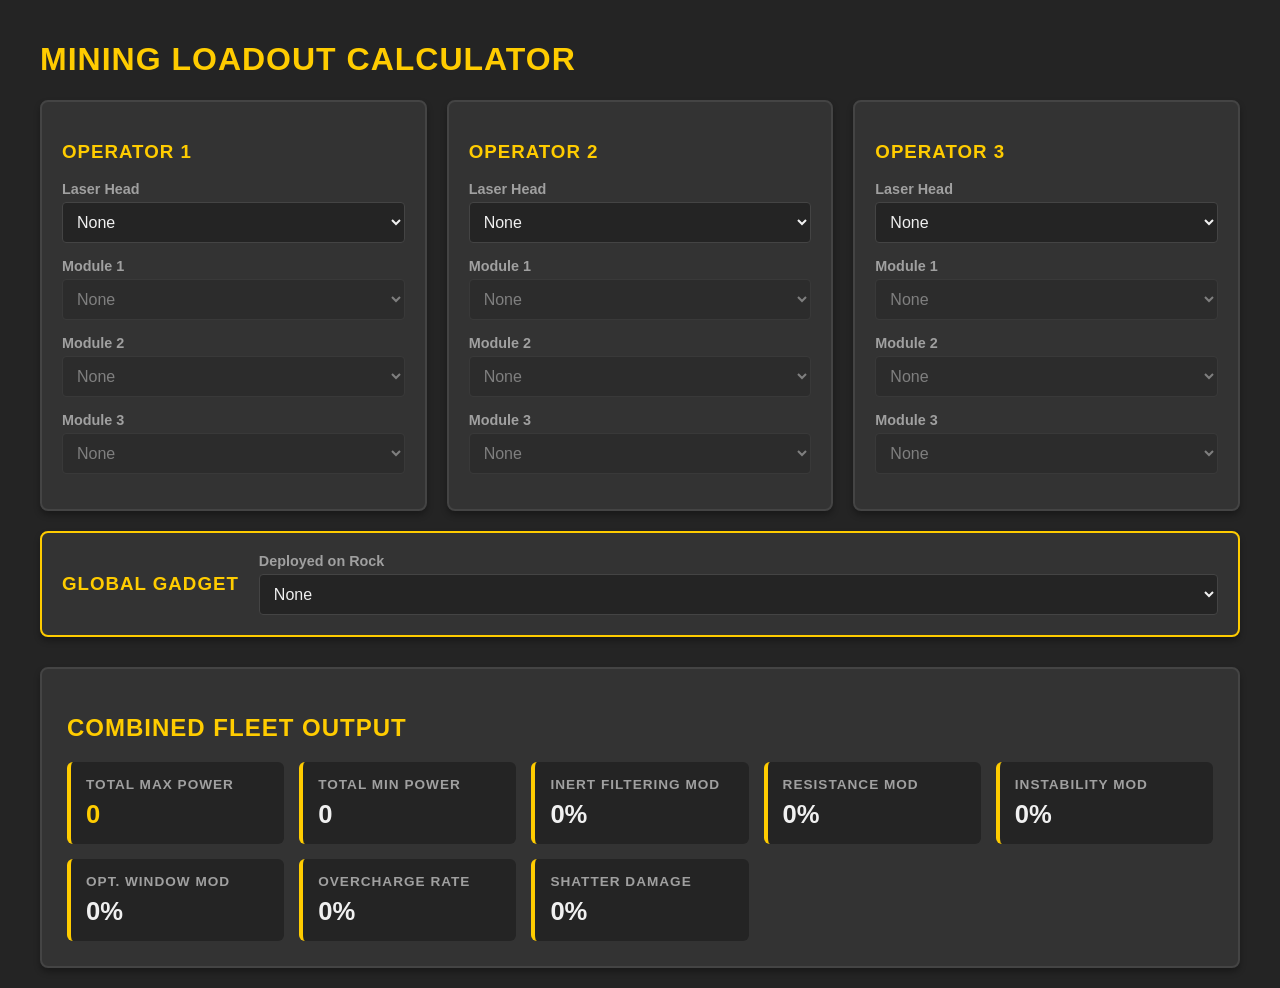
==== BeamAnalytics/index.html @ 0f2a63f9 "Added the BeamAnalytics tool" ====
<!DOCTYPE html>
<html lang="en">
<head>
    <meta charset="UTF-8">
    <meta name="viewport" content="width=device-width, initial-scale=1.0">
    <title>Mining Loadout Calculator</title>
    <style>
        :root {
            /* Grey and Yellow Theme */
            --bg-color: #242424;
            --panel-bg: #333333;
            --text-main: #f0f0f0;
            --text-muted: #a0a0a0;
            --accent: #ffcc00; 
            --border: #444444;
            --good-stat: #4ade80; 
            --bad-stat: #f87171;  
        }

        body {
            font-family: 'Segoe UI', Tahoma, Geneva, Verdana, sans-serif;
            background-color: var(--bg-color);
            color: var(--text-main);
            margin: 0;
            padding: 20px;
        }

        h1, h2, h3 { 
            color: var(--accent); 
            text-transform: uppercase;
            letter-spacing: 1px;
        }
        
        .container {
            max-width: 1200px;
            margin: 0 auto;
        }

        .setups-grid {
            display: grid;
            grid-template-columns: repeat(auto-fit, minmax(300px, 1fr));
            gap: 20px;
            margin-bottom: 20px;
        }

        .setup-card {
            background-color: var(--panel-bg);
            border: 2px solid var(--border);
            border-radius: 8px;
            padding: 20px;
            box-shadow: 0 4px 6px rgba(0,0,0,0.3);
        }

        .global-card {
            background-color: var(--panel-bg);
            border: 2px solid var(--accent);
            border-radius: 8px;
            padding: 20px;
            margin-bottom: 30px;
            box-shadow: 0 4px 6px rgba(0,0,0,0.3);
            display: flex;
            align-items: center;
            gap: 20px;
        }

        .global-card h3 {
            margin: 0;
        }

        .form-group {
            margin-bottom: 15px;
            display: flex;
            flex-direction: column;
            flex-grow: 1;
        }

        .global-card .form-group {
            margin-bottom: 0;
        }

        label {
            font-size: 0.9em;
            margin-bottom: 5px;
            color: var(--text-muted);
            font-weight: bold;
        }

        select {
            background-color: var(--bg-color);
            color: var(--text-main);
            border: 1px solid var(--border);
            padding: 10px;
            border-radius: 4px;
            font-size: 1em;
            outline: none;
        }

        select:focus {
            border-color: var(--accent);
        }

        select:disabled {
            opacity: 0.4;
            cursor: not-allowed;
        }

        optgroup {
            color: var(--accent);
            font-style: normal;
            font-weight: bold;
        }
        
        optgroup option {
            color: var(--text-main);
            font-weight: normal;
        }

        .results-panel {
            background-color: var(--panel-bg);
            border: 2px solid var(--border);
            border-radius: 8px;
            padding: 25px;
            box-shadow: 0 4px 6px rgba(0,0,0,0.3);
        }

        .stats-grid {
            display: grid;
            grid-template-columns: repeat(auto-fit, minmax(200px, 1fr));
            gap: 15px;
        }

        .stat-box {
            background-color: var(--bg-color);
            padding: 15px;
            border-radius: 6px;
            border-left: 4px solid var(--accent);
            display: flex;
            flex-direction: column;
            justify-content: center;
            position: relative; /* Required for absolute positioning of tooltips */
        }

        .stat-title {
            font-size: 0.85em;
            color: var(--text-muted);
            text-transform: uppercase;
            letter-spacing: 1px;
            margin-bottom: 8px;
            font-weight: bold;
        }

        .stat-value {
            font-size: 1.6em;
            font-weight: bold;
            transition: color 0.3s ease;
        }

        /* Tooltip CSS */
        .tooltip-text {
            visibility: hidden;
            width: 220px;
            background-color: #1a1a1a;
            color: #d1d5db;
            text-align: center;
            border: 1px solid var(--accent);
            border-radius: 6px;
            padding: 10px;
            position: absolute;
            z-index: 10;
            bottom: 110%; /* Position above the stat box */
            left: 50%;
            transform: translateX(-50%);
            opacity: 0;
            transition: opacity 0.3s, visibility 0.3s;
            font-size: 0.85em;
            font-weight: normal;
            line-height: 1.4;
            pointer-events: none; /* Prevents tooltip from interfering with mouse */
            box-shadow: 0 4px 6px rgba(0,0,0,0.5);
        }

        /* Tooltip Arrow */
        .tooltip-text::after {
            content: "";
            position: absolute;
            top: 100%;
            left: 50%;
            margin-left: -6px;
            border-width: 6px;
            border-style: solid;
            border-color: var(--accent) transparent transparent transparent;
        }

        .has-tooltip:hover .tooltip-text {
            visibility: visible;
            opacity: 1;
        }

    </style>
</head>
<body>

<div class="container">
    <h1>Mining Loadout Calculator</h1>
    
    <div class="setups-grid" id="setups-container">
        </div>

    <div class="global-card">
        <h3>Global Gadget</h3>
        <div class="form-group">
            <label>Deployed on Rock</label>
            <select id="global-gadget" onchange="calculate()">
                </select>
        </div>
    </div>

    <div class="results-panel">
        <h2>Combined Fleet Output</h2>
        <div class="stats-grid">
            <div class="stat-box">
                <div class="stat-title">Total Max Power</div>
                <div class="stat-value" id="res-max-power" style="color: var(--accent);">0</div>
            </div>
            <div class="stat-box">
                <div class="stat-title">Total Min Power</div>
                <div class="stat-value" id="res-min-power" style="color: var(--text-main);">0</div>
            </div>
            
            <div class="stat-box has-tooltip">
                <div class="stat-title">Inert Filtering Mod</div>
                <div class="stat-value" id="res-inert">0%</div>
                <span class="tooltip-text">Inert filtering is stacked multiplicatively. For example, two -40% lasers stack to -64.0%.</span>
            </div>
            <div class="stat-box">
                <div class="stat-title">Resistance Mod</div>
                <div class="stat-value" id="res-resistance">0%</div>
            </div>
            <div class="stat-box">
                <div class="stat-title">Instability Mod</div>
                <div class="stat-value" id="res-instability">0%</div>
            </div>
            <div class="stat-box has-tooltip">
                <div class="stat-title">Opt. Window Mod</div>
                <div class="stat-value" id="res-opt-win">0%</div>
                <span class="tooltip-text">NOTE: This can never be greater than 50% of the total window.</span>
            </div>
            <div class="stat-box">
                <div class="stat-title">Overcharge Rate</div>
                <div class="stat-value" id="res-overcharge">0%</div>
            </div>
            <div class="stat-box">
                <div class="stat-title">Shatter Damage</div>
                <div class="stat-value" id="res-shatter">0%</div>
            </div>
        </div>
    </div>
</div>

<script src="data.js"></script>

<script>
    const NUM_SETUPS = 3; 

    function buildOptions(dataArray) {
        const mapped = dataArray.map((item, index) => ({ item, index }));
        
        mapped.sort((a, b) => {
            if (a.item.name === "None") return -1;
            if (b.item.name === "None") return 1;
            return a.item.name.localeCompare(b.item.name);
        });

        return mapped.map(obj => `<option value="${obj.index}">${obj.item.name}</option>`).join('');
    }

    function buildLaserOptions(dataArray) {
        let noneOpt = '';
        let s2 = [], s1 = [], s0 = [], others = [];

        dataArray.forEach((item, index) => {
            const optObj = { html: `<option value="${index}">${item.name}</option>`, name: item.name };
            if (item.name === "None") {
                noneOpt = optObj.html;
            } else if (item.name.includes("(S2)")) {
                s2.push(optObj);
            } else if (item.name.includes("(S1)")) {
                s1.push(optObj);
            } else if (item.name.includes("(S0)")) {
                s0.push(optObj);
            } else {
                others.push(optObj);
            }
        });
        
        s2.sort((a, b) => a.name.localeCompare(b.name));
        s1.sort((a, b) => a.name.localeCompare(b.name));
        s0.sort((a, b) => a.name.localeCompare(b.name));
        others.sort((a, b) => a.name.localeCompare(b.name));

        let html = noneOpt;
        if (s2.length > 0) html += `<optgroup label="Size 2 Lasers">${s2.map(o => o.html).join('')}</optgroup>`;
        if (s1.length > 0) html += `<optgroup label="Size 1 Lasers">${s1.map(o => o.html).join('')}</optgroup>`;
        if (s0.length > 0) html += `<optgroup label="Size 0 Lasers">${s0.map(o => o.html).join('')}</optgroup>`;
        if (others.length > 0) html += `<optgroup label="Uncategorized">${others.map(o => o.html).join('')}</optgroup>`;
        
        return html;
    }

    function initUI() {
        const container = document.getElementById('setups-container');
        for (let i = 0; i < NUM_SETUPS; i++) {
            const card = document.createElement('div');
            card.className = 'setup-card';
            
            card.innerHTML = `
                <h3>Operator ${i + 1}</h3>
                <div class="form-group">
                    <label>Laser Head</label>
                    <select id="laser-${i}" onchange="handleLaserChange(${i})">
                        ${buildLaserOptions(lasers)}
                    </select>
                </div>
                <div class="form-group">
                    <label>Module 1</label>
                    <select id="mod1-${i}" onchange="calculate()" disabled>
                        ${buildOptions(modules)}
                    </select>
                </div>
                <div class="form-group">
                    <label>Module 2</label>
                    <select id="mod2-${i}" onchange="calculate()" disabled>
                        ${buildOptions(modules)}
                    </select>
                </div>
                <div class="form-group">
                    <label>Module 3</label>
                    <select id="mod3-${i}" onchange="calculate()" disabled>
                        ${buildOptions(modules)}
                    </select>
                </div>
            `;
            container.appendChild(card);
        }

        document.getElementById('global-gadget').innerHTML = buildOptions(gadgets);
        calculate(); 
    }

    function handleLaserChange(setupIndex) {
        const laserSelect = document.getElementById(`laser-${setupIndex}`);
        const laserIndex = laserSelect.value;
        const selectedLaser = lasers[laserIndex];
        
        for (let m = 1; m <= 3; m++) {
            const modSelect = document.getElementById(`mod${m}-${setupIndex}`);
            const slots = selectedLaser.slots || 0;
            if (m <= slots) {
                modSelect.disabled = false;
            } else {
                modSelect.value = 0; 
                modSelect.disabled = true;
            }
        }
        calculate();
    }

    function calcMultiplicativeMod(valuesArray) {
        if (valuesArray.length === 0) return 0;
        let product = 1;
        valuesArray.forEach(val => {
            product *= (1 + (val / 100));
        });
        return ((product - 1) * 100);
    }

    function updateColoredStat(elementId, value, isNegativeGood, suffix = '%') {
        const el = document.getElementById(elementId);
        let formattedValue = value.toFixed(1);
        
        if (value > 0) formattedValue = '+' + formattedValue;
        
        el.innerText = (value === 0 ? '0' : formattedValue) + suffix;

        if (value === 0) {
            el.style.color = 'var(--text-main)'; 
        } else if (isNegativeGood) {
            el.style.color = value < 0 ? 'var(--good-stat)' : 'var(--bad-stat)';
        } else {
            el.style.color = value > 0 ? 'var(--good-stat)' : 'var(--bad-stat)';
        }
    }

    function calculate() {
        let totalMaxPower = 0;
        let totalMinPower = 0;

        let inertMods = [];
        let resistanceMods = [];
        let instabilityMods = [];
        let optWinMods = [];
        let overchargeMods = [];
        let shatterMods = [];

        // 1. Process Operators (Lasers & Modules)
        for (let i = 0; i < NUM_SETUPS; i++) {
            const lIndex = document.getElementById(`laser-${i}`).value;
            const laser = lasers[lIndex];

            if (laser && laser.name !== "None") {
                let activeEquips = [];
                for (let m = 1; m <= 3; m++) {
                    const modSelect = document.getElementById(`mod${m}-${i}`);
                    if (!modSelect.disabled) {
                        activeEquips.push(modules[modSelect.value]);
                    }
                }

                let laserInertVal = parseFloat(laser.extraction || 0);
                if (!isNaN(laserInertVal) && laserInertVal !== 0) {
                    inertMods.push(-laserInertVal); 
                }

                let powerModifierPercent = 0;

                activeEquips.forEach(eq => {
                    if (eq && eq.name !== "None") {
                        powerModifierPercent += (eq.power || 0);
                        
                        let eqInertVal = parseFloat(eq.extraction || 0);
                        if (!isNaN(eqInertVal) && eqInertVal !== 0) {
                            inertMods.push(-eqInertVal);
                        }

                        if (eq.resistance) resistanceMods.push(eq.resistance);
                        if (eq.instability) instabilityMods.push(eq.instability);
                        if (eq.optimalWin) optWinMods.push(eq.optimalWin);
                        if (eq.overcharge) overchargeMods.push(eq.overcharge);
                        if (eq.shatter) shatterMods.push(eq.shatter);
                    }
                });

                let actualMaxPower = (laser.power || 0) * (1 + (powerModifierPercent / 100));
                let actualMinPower = actualMaxPower * ((laser.minPowerPct || 0) / 100);

                totalMaxPower += actualMaxPower;
                totalMinPower += actualMinPower;

                if (laser.resistance) resistanceMods.push(laser.resistance);
                if (laser.instability) instabilityMods.push(laser.instability);
                if (laser.optimalWin) optWinMods.push(laser.optimalWin);
                if (laser.overcharge) overchargeMods.push(laser.overcharge);
                if (laser.shatter) shatterMods.push(laser.shatter);
            }
        }

        // 2. Process Global Gadget
        const globalGadgetSelect = document.getElementById('global-gadget');
        if (globalGadgetSelect) {
            const gadget = gadgets[globalGadgetSelect.value];
            if (gadget && gadget.name !== "None") {
                
                let gadInertVal = parseFloat(gadget.extraction || 0);
                if (!isNaN(gadInertVal) && gadInertVal !== 0) {
                    inertMods.push(-gadInertVal);
                }

                if (gadget.resistance) resistanceMods.push(gadget.resistance);
                if (gadget.instability) instabilityMods.push(gadget.instability);
                if (gadget.optimalWin) optWinMods.push(gadget.optimalWin);
                if (gadget.overcharge) overchargeMods.push(gadget.overcharge);
                if (gadget.shatter) shatterMods.push(gadget.shatter);
            }
        }

        // 3. Multiplicatively Stack All Modifiers
        const finalInert = calcMultiplicativeMod(inertMods);
        const finalResistance = calcMultiplicativeMod(resistanceMods);
        const finalInstability = calcMultiplicativeMod(instabilityMods);
        const finalOptWin = calcMultiplicativeMod(optWinMods);
        const finalOvercharge = calcMultiplicativeMod(overchargeMods);
        const finalShatter = calcMultiplicativeMod(shatterMods);

        // Update UI
        document.getElementById('res-max-power').innerText = Math.round(totalMaxPower).toLocaleString();
        document.getElementById('res-min-power').innerText = Math.round(totalMinPower).toLocaleString();
        
        updateColoredStat('res-inert', finalInert, true, '%');                 
        updateColoredStat('res-resistance', finalResistance, true, '%');       
        updateColoredStat('res-instability', finalInstability, true, '%');     
        updateColoredStat('res-opt-win', finalOptWin, false, '%');                 
        updateColoredStat('res-overcharge', finalOvercharge, true, '%');       
        updateColoredStat('res-shatter', finalShatter, true, '%');             
    }

    window.onload = initUI;
</script>

</body>
</html>
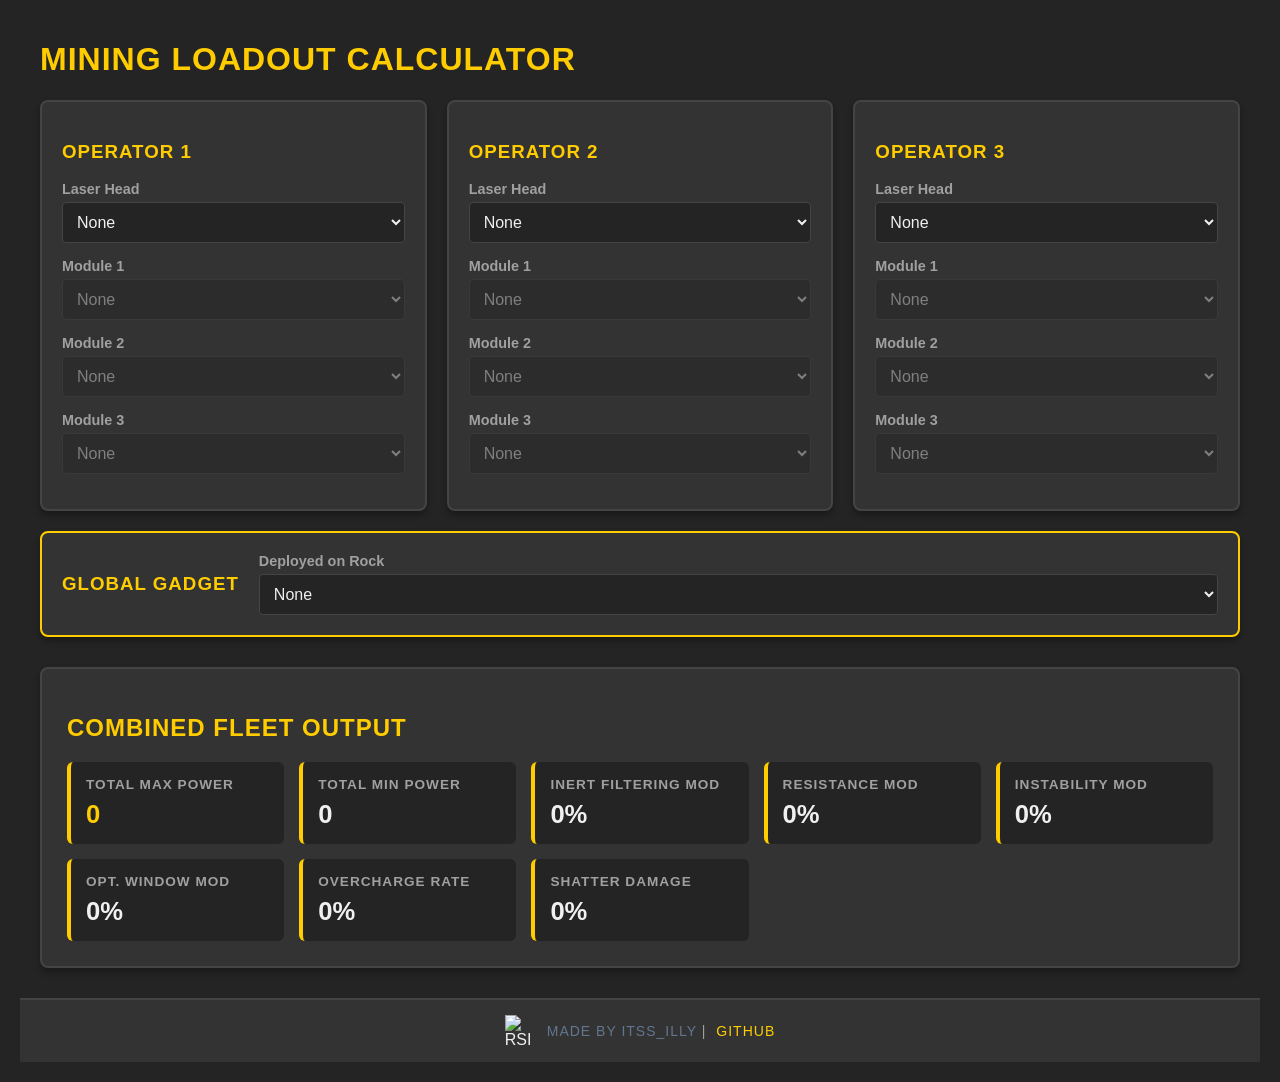
==== commit 69dbd28b: "Added a watermark to the footer of the website, linking to the GitHub repository for the project." ====
--- a/BeamAnalytics/index.html
+++ b/BeamAnalytics/index.html
@@ -23,6 +23,9 @@
             color: var(--text-main);
             margin: 0;
             padding: 20px;
+            display: flex;
+            flex-direction: column;
+            min-height: 100vh;
         }
 
         h1, h2, h3 { 
@@ -33,14 +36,24 @@
         
         .container {
             max-width: 1200px;
+            width: 100%;
             margin: 0 auto;
-        }
-
+            flex: 1 0 auto;
+        }
+
+        /* HARDCODED 3-COLUMN GRID TO FIX THE LAYOUT */
         .setups-grid {
             display: grid;
-            grid-template-columns: repeat(auto-fit, minmax(300px, 1fr));
+            grid-template-columns: repeat(3, 1fr);
             gap: 20px;
             margin-bottom: 20px;
+        }
+
+        /* Mobile responsiveness */
+        @media (max-width: 900px) {
+            .setups-grid {
+                grid-template-columns: 1fr;
+            }
         }
 
         .setup-card {
@@ -93,6 +106,7 @@
             border-radius: 4px;
             font-size: 1em;
             outline: none;
+            width: 100%;
         }
 
         select:focus {
@@ -121,6 +135,7 @@
             border-radius: 8px;
             padding: 25px;
             box-shadow: 0 4px 6px rgba(0,0,0,0.3);
+            margin-bottom: 30px;
         }
 
         .stats-grid {
@@ -137,7 +152,7 @@
             display: flex;
             flex-direction: column;
             justify-content: center;
-            position: relative; /* Required for absolute positioning of tooltips */
+            position: relative;
         }
 
         .stat-title {
@@ -167,7 +182,7 @@
             padding: 10px;
             position: absolute;
             z-index: 10;
-            bottom: 110%; /* Position above the stat box */
+            bottom: 110%;
             left: 50%;
             transform: translateX(-50%);
             opacity: 0;
@@ -175,11 +190,10 @@
             font-size: 0.85em;
             font-weight: normal;
             line-height: 1.4;
-            pointer-events: none; /* Prevents tooltip from interfering with mouse */
+            pointer-events: none;
             box-shadow: 0 4px 6px rgba(0,0,0,0.5);
         }
 
-        /* Tooltip Arrow */
         .tooltip-text::after {
             content: "";
             position: absolute;
@@ -196,6 +210,54 @@
             opacity: 1;
         }
 
+        /* Watermark Footer */
+        footer {
+            flex-shrink: 0;
+            background-color: var(--panel-bg);
+            border-top: 2px solid var(--border);
+            padding: 15px 0;
+            margin-top: auto;
+            width: 100%;
+        }
+
+        .footer-content {
+            max-width: 1200px;
+            margin: 0 auto;
+            display: flex;
+            justify-content: center;
+            align-items: center;
+            gap: 10px;
+        }
+
+        .rsi-logo {
+            width: 32px;
+            height: 32px;
+        }
+
+        .made-by {
+            font-size: 14px;
+            color: #63768f; 
+            text-transform: uppercase;
+            letter-spacing: 1px;
+        }
+
+        .pipe {
+            color: var(--text-muted);
+        }
+
+        .github-link {
+            font-size: 14px;
+            color: var(--accent);
+            text-transform: uppercase;
+            letter-spacing: 1px;
+            text-decoration: none;
+            transition: color 0.3s ease;
+        }
+
+        .github-link:hover {
+            color: #ffda47;
+        }
+
     </style>
 </head>
 <body>
@@ -243,7 +305,7 @@
             <div class="stat-box has-tooltip">
                 <div class="stat-title">Opt. Window Mod</div>
                 <div class="stat-value" id="res-opt-win">0%</div>
-                <span class="tooltip-text">NOTE: This can never be greater than 50% of the total window.</span>
+                <span class="tooltip-text">Regardless of how many modifiers you stack, the Optimal Charge Window is hard-capped at 50% in-game.</span>
             </div>
             <div class="stat-box">
                 <div class="stat-title">Overcharge Rate</div>
@@ -256,6 +318,14 @@
         </div>
     </div>
 </div>
+
+<footer>
+    <div class="footer-content">
+        <img src="https://support.robertsspaceindustries.com/hc/article_attachments/360021770294" alt="RSI Logo" class="rsi-logo">
+        <span class="made-by">MADE BY ITSS_ILLY <span class="pipe">|</span></span>
+        <a href="https://github.com/itssilly4u/itssilly4u.github.io" class="github-link" target="_blank" rel="noopener">GITHUB</a>
+    </div>
+</footer>
 
 <script src="data.js"></script>
 
